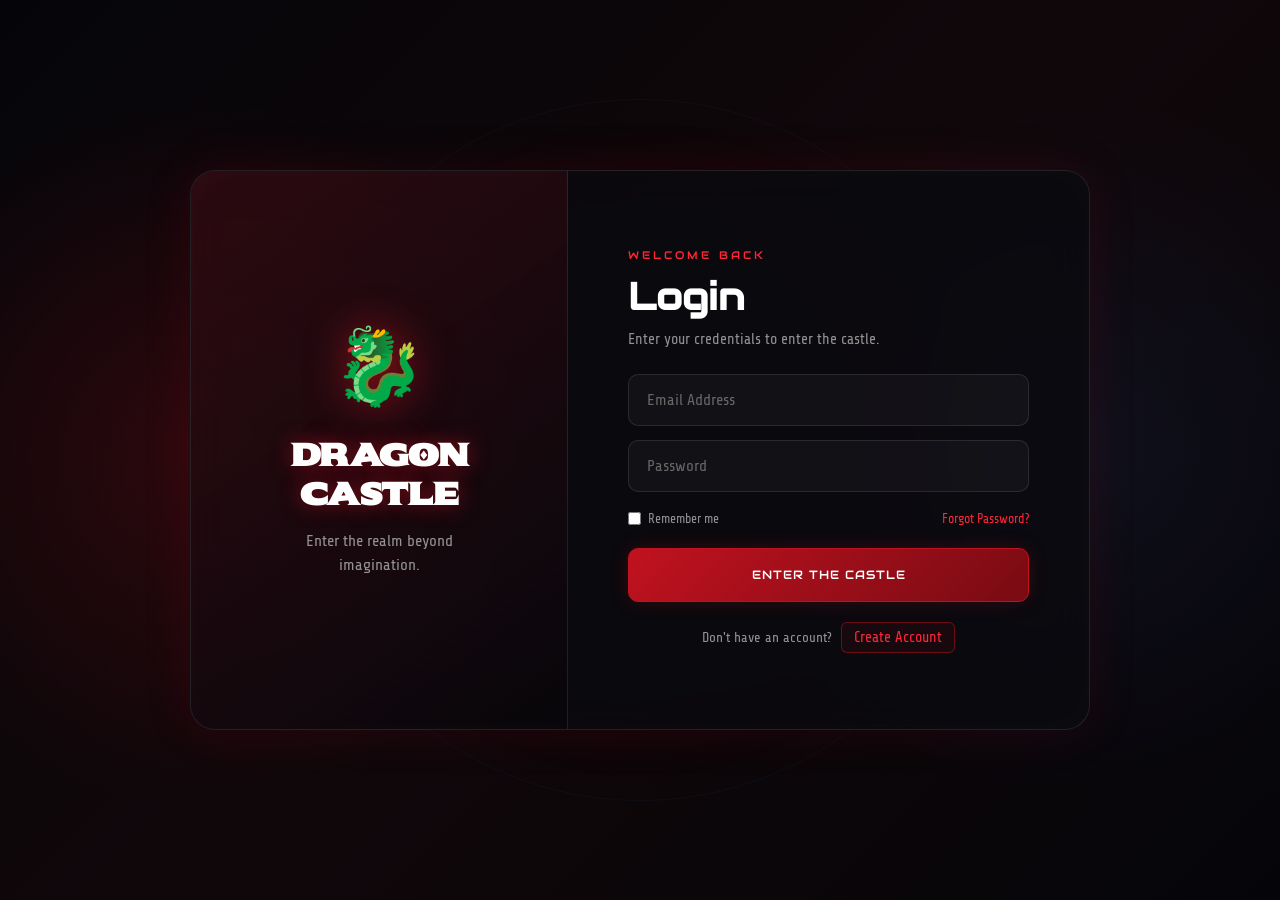
==== DragonCastel/login.html @ 54fe0471 "Add files via upload" ====
<!DOCTYPE html>
<html lang="en">
<head>
<meta charset="UTF-8">
<meta name="viewport" content="width=device-width,initial-scale=1.0">
<title>DragonCastle | Login</title>
<link rel="preconnect" href="https://fonts.googleapis.com">
<link rel="preconnect" href="https://fonts.gstatic.com" crossorigin>
<link href="https://fonts.googleapis.com/css2?family=Audiowide&family=Share+Tech&family=Sekuya&display=swap" rel="stylesheet">
<link rel="stylesheet" href="login.css">
<style>
@import url("https://fonts.googleapis.com/css2?family=Audiowide&family=Share+Tech&family=Sekuya&display=swap");

/* Variables */
:root{
--bg-main:#050509;
--bg-secondary:#10070A;
--red:#C1121F;
--red-light:#ff2638;
--blue:#3B82F6;
--text:#ffffff;
--text-muted:#929292;
--font-logo:"Sekuya",system-ui;
--font-heading:"Audiowide",sans-serif;
--font-text:"Share Tech",sans-serif;
}

/* Reset */
*{
margin:0;
padding:0;
box-sizing:border-box;
}

body{
min-height:100vh;
font-family:var(--font-text);
background:var(--bg-main);
color:var(--text);
overflow:hidden;
}

/* Background */
.auth-page{
position:relative;
width:100%;
min-height:100vh;
display:flex;
align-items:center;
justify-content:center;
background:
radial-gradient(circle at 15% 50%,rgba(193,18,31,.18),transparent 30%),
radial-gradient(circle at 85% 50%,rgba(59,130,246,.08),transparent 30%),
linear-gradient(135deg,#050509,#10070A,#050509);
}

.auth-page::before{
content:"";
position:absolute;
width:500px;
height:500px;
border:1px solid rgba(193,18,31,.15);
border-radius:50%;
box-shadow:0 0 100px rgba(193,18,31,.08);
animation:rotate 20s linear infinite;
}

.auth-page::after{
content:"";
position:absolute;
width:700px;
height:700px;
border:1px solid rgba(59,130,246,.05);
border-radius:50%;
animation:rotateReverse 30s linear infinite;
}

/* Auth Box */
.auth-box{
position:relative;
z-index:2;
width:900px;
height:560px;
display:flex;
overflow:hidden;
border:1px solid rgba(255,255,255,.1);
border-radius:25px;
background:rgba(10,10,15,.82);
backdrop-filter:blur(20px);
box-shadow:
0 0 50px rgba(193,18,31,.12),
inset 0 0 40px rgba(255,255,255,.02);
}

/* Brand */
.auth-brand{
width:42%;
display:flex;
flex-direction:column;
align-items:center;
justify-content:center;
padding:40px;
text-align:center;
background:
linear-gradient(145deg,rgba(193,18,31,.18),rgba(5,5,9,.5));
border-right:1px solid rgba(255,255,255,.08);
}

.dragon-symbol{
font-size:75px;
filter:drop-shadow(0 0 20px rgba(193,18,31,.7));
animation:dragonFloat 3s ease-in-out infinite;
}

.auth-brand h1{
margin-top:25px;
font-family:var(--font-logo);
font-size:30px;
color:#fff;
text-shadow:0 0 20px rgba(193,18,31,.6);
}

.auth-brand p{
margin-top:15px;
max-width:230px;
color:var(--text-muted);
font-size:16px;
line-height:1.5;
}

/* Form Area */
.form-area{
position:relative;
width:58%;
height:100%;
overflow:hidden;
}

/* Forms */
.auth-form{
position:absolute;
inset:0;
display:flex;
flex-direction:column;
justify-content:center;
padding:55px 60px;
transition:
transform .7s cubic-bezier(.77,0,.18,1),
opacity .5s ease;
}

.login-form{
transform:translateX(0);
opacity:1;
}

.signup-form{
transform:translateX(100%);
opacity:0;
}

.auth-box.signup-active .login-form{
transform:translateX(-100%);
opacity:0;
}

.auth-box.signup-active .signup-form{
transform:translateX(0);
opacity:1;
}

/* Signup Form */
.signup-form{
padding-top:45px;
padding-bottom:45px;
}

/* Typography */
.form-tag{
font-family:var(--font-heading);
font-size:11px;
letter-spacing:3px;
color:var(--red-light);
margin-bottom:10px;
}

.auth-form h2{
font-family:var(--font-heading);
font-size:38px;
margin-bottom:8px;
}

.auth-form>p{
color:var(--text-muted);
margin-bottom:24px;
font-size:15px;
line-height:1.4;
}

/* Inputs */
.input-box{
position:relative;
margin-bottom:14px;
}

.input-box input{
width:100%;
height:52px;
padding:0 18px;
border:1px solid rgba(255,255,255,.1);
border-radius:10px;
outline:none;
background:rgba(255,255,255,.035);
color:#fff;
font-family:var(--font-text);
font-size:16px;
transition:.3s;
}

.input-box input::placeholder{
color:#666;
}

.input-box input:focus{
border-color:var(--red);
box-shadow:0 0 15px rgba(193,18,31,.2);
background:rgba(193,18,31,.04);
}

/* Signup Inputs */
.signup-form .input-box{
margin-bottom:11px;
}

.signup-form .input-box input{
height:49px;
}

/* Options */
.form-options{
display:flex;
align-items:center;
justify-content:space-between;
margin:5px 0 22px;
font-size:13px;
color:var(--text-muted);
}

.form-options label{
display:flex;
align-items:center;
gap:7px;
}

.form-options input{
accent-color:var(--red);
}

.form-options a{
color:var(--red-light);
text-decoration:none;
transition:.3s;
}

.form-options a:hover{
text-shadow:0 0 10px var(--red-light);
}

/* Main Button */
.main-btn{
width:100%;
height:54px;
border:1px solid var(--red);
border-radius:10px;
background:linear-gradient(135deg,var(--red),#780b13);
color:#fff;
font-family:var(--font-heading);
font-size:12px;
letter-spacing:1px;
cursor:pointer;
box-shadow:0 0 20px rgba(193,18,31,.2);
transition:.3s;
}

.main-btn:hover{
transform:translateY(-3px);
box-shadow:0 0 30px rgba(193,18,31,.5);
background:linear-gradient(135deg,#e21b2b,#9b101a);
}

/* Switch Text */
.switch-text{
margin-top:20px!important;
margin-bottom:0!important;
text-align:center;
font-size:14px!important;
color:var(--text-muted);
}

.switch-text button{
display:inline-block;
margin-left:5px;
padding:6px 12px;
border:1px solid rgba(193,18,31,.5);
border-radius:6px;
background:rgba(193,18,31,.08);
color:var(--red-light);
font-family:var(--font-text);
font-size:15px;
cursor:pointer;
transition:.3s;
}

.switch-text button:hover{
background:var(--red);
color:#fff;
box-shadow:0 0 15px rgba(193,18,31,.4);
transform:translateY(-2px);
}

/* Signup Switch */
.signup-form .switch-text{
margin-top:17px!important;
}

/* Animations */
@keyframes dragonFloat{
0%,100%{
transform:translateY(0) scale(1);
}
50%{
transform:translateY(-12px) scale(1.04);
}
}

@keyframes rotate{
from{
transform:rotate(0deg);
}
to{
transform:rotate(360deg);
}
}

@keyframes rotateReverse{
from{
transform:rotate(360deg);
}
to{
transform:rotate(0deg);
}
}

/* Tablet */
@media(max-width:800px){
.auth-box{
width:92%;
height:600px;
}

.auth-brand{
display:none;
}

.form-area{
width:100%;
}

.auth-form{
padding:40px;
}

.signup-form{
padding-top:40px;
padding-bottom:40px;
}
}

/* Mobile */
@media(max-width:450px){
.auth-box{
width:94%;
height:620px;
border-radius:18px;
}

.auth-form{
padding:30px 25px;
}

.auth-form h2{
font-size:30px;
}

.auth-form>p{
font-size:14px;
}

.input-box input{
height:50px;
}

.signup-form .input-box input{
height:47px;
}

.main-btn{
height:52px;
}

.switch-text{
font-size:13px!important;
}

.switch-text button{
font-size:14px;
padding:5px 10px;
}
}
</style>
</head>
<body>
<!-- Auth -->
<main class="auth-page">
<div class="auth-box" id="authBox">
<div class="auth-brand">
<div class="dragon-symbol">🐉</div>
<h1>Dragon Castle</h1>
<p>Enter the realm beyond imagination.</p>
</div>
<div class="form-area">
<form class="auth-form login-form">
<span class="form-tag">WELCOME BACK</span>
<h2>Login</h2>
<p>Enter your credentials to enter the castle.</p>
<div class="input-box">
<input type="email" placeholder="Email Address" required>
</div>
<div class="input-box">
<input type="password" placeholder="Password" required>
</div>
<div class="form-options">
<label>
<input type="checkbox">
Remember me
</label>
<a href="#">Forgot Password?</a>
</div>
<button type="submit" class="main-btn">ENTER THE CASTLE</button>
<p class="switch-text">Don't have an account? <button type="button" id="signUpBtn">Create Account</button></p>
</form>
<form class="auth-form signup-form">
<span class="form-tag">JOIN THE REALM</span>
<h2>Sign Up</h2>
<p>Create your DragonCastle account.</p>
<div class="input-box">
<input type="text" placeholder="Username" required>
</div>
<div class="input-box">
<input type="email" placeholder="Email Address" required>
</div>
<div class="input-box">
<input type="password" placeholder="Password" required>
</div>
<div class="input-box">
<input type="password" placeholder="Confirm Password" required>
</div>
<button type="submit" class="main-btn">CREATE ACCOUNT</button>
<p class="switch-text">Already have an account? <button type="button" id="signInBtn">Back to Login</button></p>
</form>
</div>
</div>
</main>
<script src="login.js"></script>
<script>
    const authBox=document.getElementById("authBox");
const signUpBtn=document.getElementById("signUpBtn");
const signInBtn=document.getElementById("signInBtn");

signUpBtn.addEventListener("click",()=>{
authBox.classList.add("signup-active");
});

signInBtn.addEventListener("click",()=>{
authBox.classList.remove("signup-active");
});
</script>
</body>
</html>
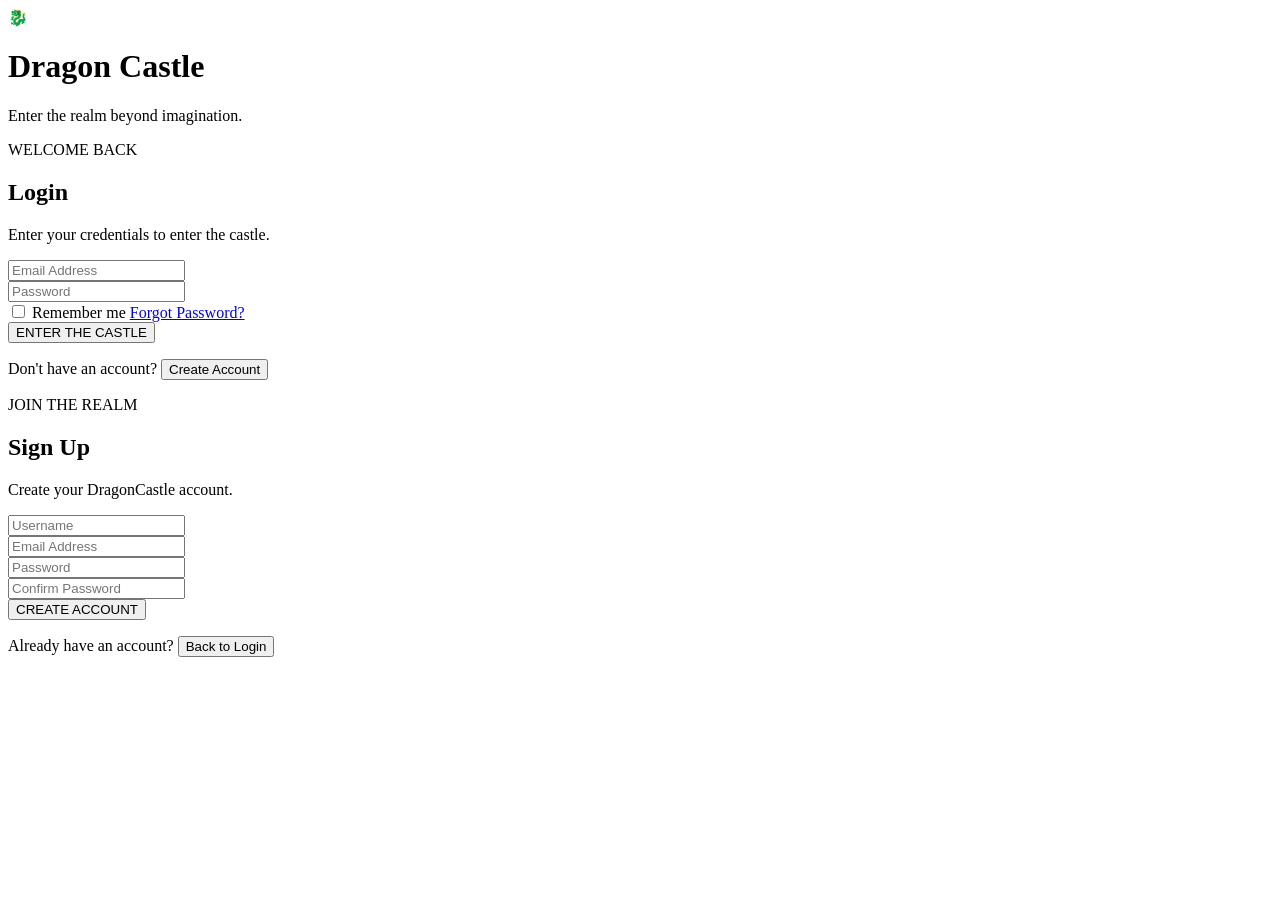
==== commit 0236782f: "Refactor login.html structure and styles" ====
--- a/DragonCastel/login.html
+++ b/DragonCastel/login.html
@@ -1,476 +1,66 @@
 <!DOCTYPE html>
 <html lang="en">
 <head>
-<meta charset="UTF-8">
-<meta name="viewport" content="width=device-width,initial-scale=1.0">
-<title>DragonCastle | Login</title>
-<link rel="preconnect" href="https://fonts.googleapis.com">
-<link rel="preconnect" href="https://fonts.gstatic.com" crossorigin>
-<link href="https://fonts.googleapis.com/css2?family=Audiowide&family=Share+Tech&family=Sekuya&display=swap" rel="stylesheet">
-<link rel="stylesheet" href="login.css">
-<style>
-@import url("https://fonts.googleapis.com/css2?family=Audiowide&family=Share+Tech&family=Sekuya&display=swap");
-
-/* Variables */
-:root{
---bg-main:#050509;
---bg-secondary:#10070A;
---red:#C1121F;
---red-light:#ff2638;
---blue:#3B82F6;
---text:#ffffff;
---text-muted:#929292;
---font-logo:"Sekuya",system-ui;
---font-heading:"Audiowide",sans-serif;
---font-text:"Share Tech",sans-serif;
-}
-
-/* Reset */
-*{
-margin:0;
-padding:0;
-box-sizing:border-box;
-}
-
-body{
-min-height:100vh;
-font-family:var(--font-text);
-background:var(--bg-main);
-color:var(--text);
-overflow:hidden;
-}
-
-/* Background */
-.auth-page{
-position:relative;
-width:100%;
-min-height:100vh;
-display:flex;
-align-items:center;
-justify-content:center;
-background:
-radial-gradient(circle at 15% 50%,rgba(193,18,31,.18),transparent 30%),
-radial-gradient(circle at 85% 50%,rgba(59,130,246,.08),transparent 30%),
-linear-gradient(135deg,#050509,#10070A,#050509);
-}
-
-.auth-page::before{
-content:"";
-position:absolute;
-width:500px;
-height:500px;
-border:1px solid rgba(193,18,31,.15);
-border-radius:50%;
-box-shadow:0 0 100px rgba(193,18,31,.08);
-animation:rotate 20s linear infinite;
-}
-
-.auth-page::after{
-content:"";
-position:absolute;
-width:700px;
-height:700px;
-border:1px solid rgba(59,130,246,.05);
-border-radius:50%;
-animation:rotateReverse 30s linear infinite;
-}
-
-/* Auth Box */
-.auth-box{
-position:relative;
-z-index:2;
-width:900px;
-height:560px;
-display:flex;
-overflow:hidden;
-border:1px solid rgba(255,255,255,.1);
-border-radius:25px;
-background:rgba(10,10,15,.82);
-backdrop-filter:blur(20px);
-box-shadow:
-0 0 50px rgba(193,18,31,.12),
-inset 0 0 40px rgba(255,255,255,.02);
-}
-
-/* Brand */
-.auth-brand{
-width:42%;
-display:flex;
-flex-direction:column;
-align-items:center;
-justify-content:center;
-padding:40px;
-text-align:center;
-background:
-linear-gradient(145deg,rgba(193,18,31,.18),rgba(5,5,9,.5));
-border-right:1px solid rgba(255,255,255,.08);
-}
-
-.dragon-symbol{
-font-size:75px;
-filter:drop-shadow(0 0 20px rgba(193,18,31,.7));
-animation:dragonFloat 3s ease-in-out infinite;
-}
-
-.auth-brand h1{
-margin-top:25px;
-font-family:var(--font-logo);
-font-size:30px;
-color:#fff;
-text-shadow:0 0 20px rgba(193,18,31,.6);
-}
-
-.auth-brand p{
-margin-top:15px;
-max-width:230px;
-color:var(--text-muted);
-font-size:16px;
-line-height:1.5;
-}
-
-/* Form Area */
-.form-area{
-position:relative;
-width:58%;
-height:100%;
-overflow:hidden;
-}
-
-/* Forms */
-.auth-form{
-position:absolute;
-inset:0;
-display:flex;
-flex-direction:column;
-justify-content:center;
-padding:55px 60px;
-transition:
-transform .7s cubic-bezier(.77,0,.18,1),
-opacity .5s ease;
-}
-
-.login-form{
-transform:translateX(0);
-opacity:1;
-}
-
-.signup-form{
-transform:translateX(100%);
-opacity:0;
-}
-
-.auth-box.signup-active .login-form{
-transform:translateX(-100%);
-opacity:0;
-}
-
-.auth-box.signup-active .signup-form{
-transform:translateX(0);
-opacity:1;
-}
-
-/* Signup Form */
-.signup-form{
-padding-top:45px;
-padding-bottom:45px;
-}
-
-/* Typography */
-.form-tag{
-font-family:var(--font-heading);
-font-size:11px;
-letter-spacing:3px;
-color:var(--red-light);
-margin-bottom:10px;
-}
-
-.auth-form h2{
-font-family:var(--font-heading);
-font-size:38px;
-margin-bottom:8px;
-}
-
-.auth-form>p{
-color:var(--text-muted);
-margin-bottom:24px;
-font-size:15px;
-line-height:1.4;
-}
-
-/* Inputs */
-.input-box{
-position:relative;
-margin-bottom:14px;
-}
-
-.input-box input{
-width:100%;
-height:52px;
-padding:0 18px;
-border:1px solid rgba(255,255,255,.1);
-border-radius:10px;
-outline:none;
-background:rgba(255,255,255,.035);
-color:#fff;
-font-family:var(--font-text);
-font-size:16px;
-transition:.3s;
-}
-
-.input-box input::placeholder{
-color:#666;
-}
-
-.input-box input:focus{
-border-color:var(--red);
-box-shadow:0 0 15px rgba(193,18,31,.2);
-background:rgba(193,18,31,.04);
-}
-
-/* Signup Inputs */
-.signup-form .input-box{
-margin-bottom:11px;
-}
-
-.signup-form .input-box input{
-height:49px;
-}
-
-/* Options */
-.form-options{
-display:flex;
-align-items:center;
-justify-content:space-between;
-margin:5px 0 22px;
-font-size:13px;
-color:var(--text-muted);
-}
-
-.form-options label{
-display:flex;
-align-items:center;
-gap:7px;
-}
-
-.form-options input{
-accent-color:var(--red);
-}
-
-.form-options a{
-color:var(--red-light);
-text-decoration:none;
-transition:.3s;
-}
-
-.form-options a:hover{
-text-shadow:0 0 10px var(--red-light);
-}
-
-/* Main Button */
-.main-btn{
-width:100%;
-height:54px;
-border:1px solid var(--red);
-border-radius:10px;
-background:linear-gradient(135deg,var(--red),#780b13);
-color:#fff;
-font-family:var(--font-heading);
-font-size:12px;
-letter-spacing:1px;
-cursor:pointer;
-box-shadow:0 0 20px rgba(193,18,31,.2);
-transition:.3s;
-}
-
-.main-btn:hover{
-transform:translateY(-3px);
-box-shadow:0 0 30px rgba(193,18,31,.5);
-background:linear-gradient(135deg,#e21b2b,#9b101a);
-}
-
-/* Switch Text */
-.switch-text{
-margin-top:20px!important;
-margin-bottom:0!important;
-text-align:center;
-font-size:14px!important;
-color:var(--text-muted);
-}
-
-.switch-text button{
-display:inline-block;
-margin-left:5px;
-padding:6px 12px;
-border:1px solid rgba(193,18,31,.5);
-border-radius:6px;
-background:rgba(193,18,31,.08);
-color:var(--red-light);
-font-family:var(--font-text);
-font-size:15px;
-cursor:pointer;
-transition:.3s;
-}
-
-.switch-text button:hover{
-background:var(--red);
-color:#fff;
-box-shadow:0 0 15px rgba(193,18,31,.4);
-transform:translateY(-2px);
-}
-
-/* Signup Switch */
-.signup-form .switch-text{
-margin-top:17px!important;
-}
-
-/* Animations */
-@keyframes dragonFloat{
-0%,100%{
-transform:translateY(0) scale(1);
-}
-50%{
-transform:translateY(-12px) scale(1.04);
-}
-}
-
-@keyframes rotate{
-from{
-transform:rotate(0deg);
-}
-to{
-transform:rotate(360deg);
-}
-}
-
-@keyframes rotateReverse{
-from{
-transform:rotate(360deg);
-}
-to{
-transform:rotate(0deg);
-}
-}
-
-/* Tablet */
-@media(max-width:800px){
-.auth-box{
-width:92%;
-height:600px;
-}
-
-.auth-brand{
-display:none;
-}
-
-.form-area{
-width:100%;
-}
-
-.auth-form{
-padding:40px;
-}
-
-.signup-form{
-padding-top:40px;
-padding-bottom:40px;
-}
-}
-
-/* Mobile */
-@media(max-width:450px){
-.auth-box{
-width:94%;
-height:620px;
-border-radius:18px;
-}
-
-.auth-form{
-padding:30px 25px;
-}
-
-.auth-form h2{
-font-size:30px;
-}
-
-.auth-form>p{
-font-size:14px;
-}
-
-.input-box input{
-height:50px;
-}
-
-.signup-form .input-box input{
-height:47px;
-}
-
-.main-btn{
-height:52px;
-}
-
-.switch-text{
-font-size:13px!important;
-}
-
-.switch-text button{
-font-size:14px;
-padding:5px 10px;
-}
-}
-</style>
+    <meta charset="UTF-8">
+    <meta name="viewport" content="width=device-width,initial-scale=1.0">
+    <title>DragonCastle | Login</title>
+    <link rel="preconnect" href="https://fonts.googleapis.com">
+    <link rel="preconnect" href="https://fonts.gstatic.com" crossorigin>
+    <link href="https://fonts.googleapis.com/css2?family=Audiowide&family=Share+Tech&family=Sekuya&display=swap" rel="stylesheet">
+    <link rel="stylesheet" href="../style/style.css">
 </head>
 <body>
 <!-- Auth -->
-<main class="auth-page">
-<div class="auth-box" id="authBox">
-<div class="auth-brand">
-<div class="dragon-symbol">🐉</div>
-<h1>Dragon Castle</h1>
-<p>Enter the realm beyond imagination.</p>
-</div>
-<div class="form-area">
-<form class="auth-form login-form">
-<span class="form-tag">WELCOME BACK</span>
-<h2>Login</h2>
-<p>Enter your credentials to enter the castle.</p>
-<div class="input-box">
-<input type="email" placeholder="Email Address" required>
-</div>
-<div class="input-box">
-<input type="password" placeholder="Password" required>
-</div>
-<div class="form-options">
-<label>
-<input type="checkbox">
-Remember me
-</label>
-<a href="#">Forgot Password?</a>
-</div>
-<button type="submit" class="main-btn">ENTER THE CASTLE</button>
-<p class="switch-text">Don't have an account? <button type="button" id="signUpBtn">Create Account</button></p>
-</form>
-<form class="auth-form signup-form">
-<span class="form-tag">JOIN THE REALM</span>
-<h2>Sign Up</h2>
-<p>Create your DragonCastle account.</p>
-<div class="input-box">
-<input type="text" placeholder="Username" required>
-</div>
-<div class="input-box">
-<input type="email" placeholder="Email Address" required>
-</div>
-<div class="input-box">
-<input type="password" placeholder="Password" required>
-</div>
-<div class="input-box">
-<input type="password" placeholder="Confirm Password" required>
-</div>
-<button type="submit" class="main-btn">CREATE ACCOUNT</button>
-<p class="switch-text">Already have an account? <button type="button" id="signInBtn">Back to Login</button></p>
-</form>
-</div>
-</div>
-</main>
+    <main class="auth-page">
+        <div class="auth-box" id="authBox">
+            <div class="auth-brand">
+                <div class="dragon-symbol">🐉</div>
+                    <h1>Dragon Castle</h1>
+                    <p>Enter the realm beyond imagination.</p>
+                </div>
+                <div class="form-area">
+                    <form class="auth-form login-form">
+                        <span class="form-tag">WELCOME BACK</span>
+                        <h2>Login</h2>
+                        <p>Enter your credentials to enter the castle.</p>
+                            <div class="input-box">
+                                <input type="email" placeholder="Email Address" required>
+                            </div>
+                            <div class="input-box">
+                                <input type="password" placeholder="Password" required>
+                            </div>
+                            <div class="form-options">
+                                <label>
+                                    <input type="checkbox">
+                                        Remember me
+                                </label>
+                                <a href="#">Forgot Password?</a>
+                            </div>
+                            <button type="submit" class="main-btn">ENTER THE CASTLE</button>
+                            <p class="switch-text">Don't have an account? <button type="button" id="signUpBtn">Create Account</button></p>
+                    </form>
+                    <form class="auth-form signup-form">
+                        <span class="form-tag">JOIN THE REALM</span>
+                        <h2>Sign Up</h2>
+                        <p>Create your DragonCastle account.</p>
+                        <div class="input-box">
+                            <input type="text" placeholder="Username" required>
+                        </div>
+                        <div class="input-box">
+                            <input type="email" placeholder="Email Address" required>
+                        </div>
+                        <div class="input-box">
+                            <input type="password" placeholder="Password" required>
+                        </div>
+                        <div class="input-box">
+                            <input type="password" placeholder="Confirm Password" required>
+                        </div>
+                        <button type="submit" class="main-btn">CREATE ACCOUNT</button>
+                        <p class="switch-text">Already have an account? <button type="button" id="signInBtn">Back to Login</button></p>
+                    </form>
+                </div>
+            </div>
+        </main>
 <script src="login.js"></script>
 <script>
     const authBox=document.getElementById("authBox");
@@ -486,4 +76,4 @@
 });
 </script>
 </body>
-</html>+</html>
